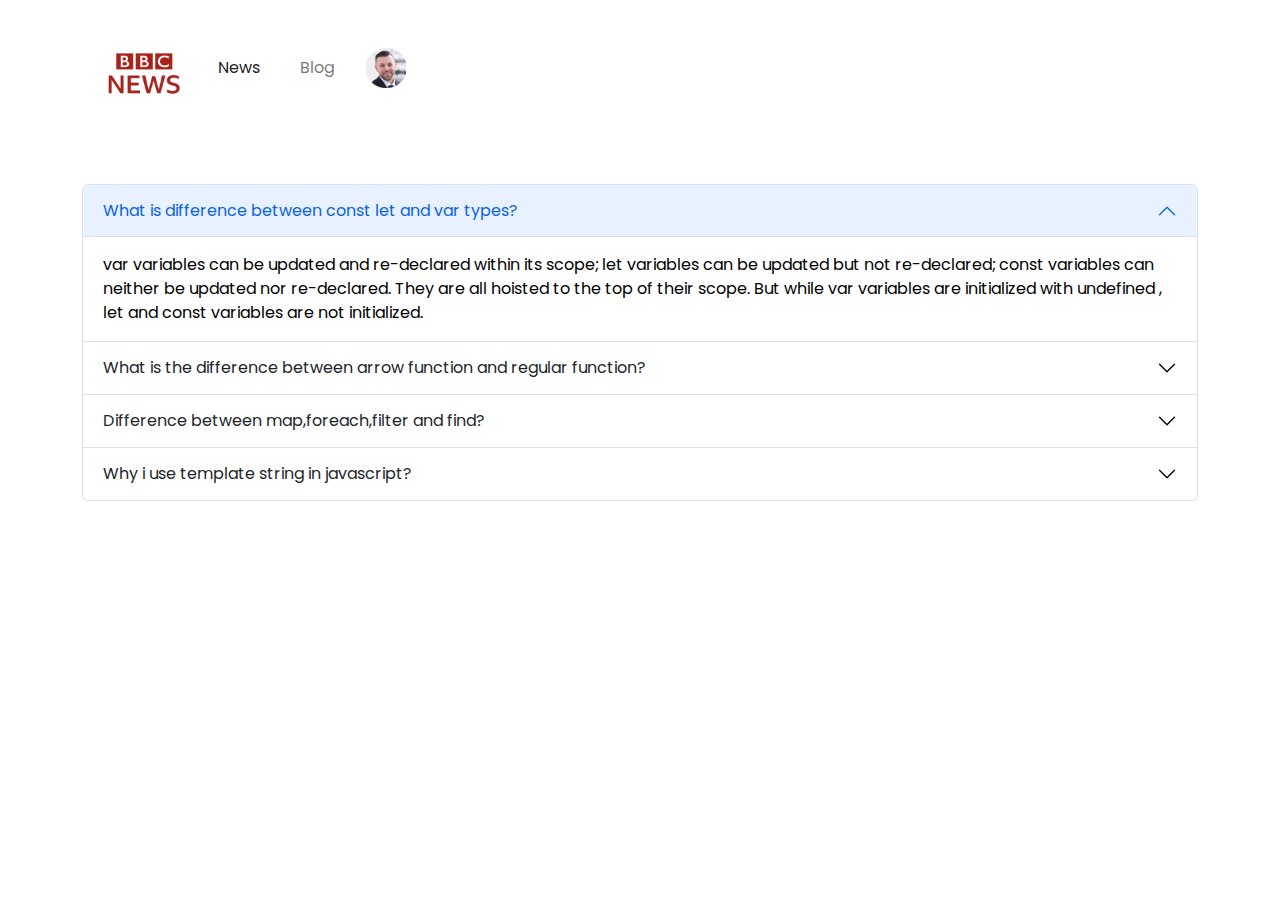
==== blog.html @ ca2c0e84 "Blog Added" ====
<!doctype html>
<html lang="en">

<head>
    <meta charset="UTF-8">
    <meta http-equiv="X-UA-Compatible" content="IE=edge">
    <meta name="viewport" content="width=device-width, initial-scale=1.0">
    <!-- Favicon -->
    <link rel="icon" type="image/x-icon" href="img/fav icon.png">
    <!-- Title -->
    <title>BBC News</title>
   
    <!-- Css -->
    <link rel="stylesheet" href="CSS/style.css">
     <!-- Bootstrap -->
     <link rel="stylesheet" href="CSS/bootstrap.min.css">
    <!-- Font -->
    <link rel="preconnect" href="https://fonts.googleapis.com">
    <link rel="preconnect" href="https://fonts.gstatic.com" crossorigin>
    <link href="https://fonts.googleapis.com/css2?family=Poppins:wght@400;500&display=swap" rel="stylesheet">
    <!-- Font Awesome -->
    <link rel="stylesheet" href="https://cdnjs.cloudflare.com/ajax/libs/font-awesome/6.2.0/css/all.min.css"
        integrity="sha512-xh6O/CkQoPOWDdYTDqeRdPCVd1SpvCA9XXcUnZS2FmJNp1coAFzvtCN9BmamE+4aHK8yyUHUSCcJHgXloTyT2A=="
        crossorigin="anonymous" referrerpolicy="no-referrer" />
</head>

<body class="container">
    <section>
            <nav class="navbar navbar-expand-lg">
                <div class="container">
                    <a class="navbar-brand" href="index.html">
                        <img class="logo-img" src="Images/bbc-logo.jpg" alt="">
                    </a>
                    <button class="navbar-toggler" type="button" data-bs-toggle="collapse"
                        data-bs-target="#navbarSupportedContent" aria-controls="navbarSupportedContent"
                        aria-expanded="false" aria-label="Toggle navigation">
                        <span class="navbar-toggler-icon"></span>
                    </button>
                    <div class="collapse navbar-collapse" id="navbarSupportedContent">
                        <ul class="navbar-nav me-auto mb-lg-0">
                            <li class="nav-hover nav-item">
                                <a class="nav-link active" aria-current="page" href="index.html">News</a>
                            </li>
                            <li class="nav-hover nav-item mx-4">
                                <a class="nav-link" href="blog.html">Blog</a>
                            </li>
                            <li class="nav-item">
                                <a href=""><img class="profile-img" src="Images/profile.png" alt=""></a>
                            </li>
                        </ul>
                    </div>
                </div>
            </nav>
        </section>
    <div class="accordion mt-5" id="accordionExample">
        <div class="accordion-item">
            <h2 class="accordion-header" id="headingOne">
                <button class="accordion-button" type="button" data-bs-toggle="collapse" data-bs-target="#collapseOne"
                    aria-expanded="true" aria-controls="collapseOne">
                    What is difference between const let and var types?
                </button>
            </h2>
            <div id="collapseOne" class="accordion-collapse collapse show" aria-labelledby="headingOne"
                data-bs-parent="#accordionExample">
                <div class="accordion-body">
                    var variables can be updated and re-declared within its scope; let variables can be updated but not
                    re-declared; const variables can neither be updated nor re-declared. They are all hoisted to the top
                    of their scope. But while var variables are initialized with undefined , let and const variables are
                    not initialized. <br>
                    
                </div>
            </div>
        </div>
        <div class="accordion-item">
            <h2 class="accordion-header" id="headingTwo">
                <button class="accordion-button collapsed" type="button" data-bs-toggle="collapse"
                    data-bs-target="#collapseTwo" aria-expanded="false" aria-controls="collapseTwo">
                    What is the difference between arrow function and regular function?
                </button>
            </h2>
            <div id="collapseTwo" class="accordion-collapse collapse" aria-labelledby="headingTwo"
                data-bs-parent="#accordionExample">
                <div class="accordion-body">
                    Unlike regular functions, arrow functions do not have their own this . The value of this inside an
                    arrow function remains the same throughout the lifecycle of the function and is always bound to the
                    value of this in the closest non-arrow parent function. <br>
                   
                </div>
            </div>
        </div>
        <div class="accordion-item">
            <h2 class="accordion-header" id="headingThree">
                <button class="accordion-button collapsed" type="button" data-bs-toggle="collapse"
                    data-bs-target="#collapseThree" aria-expanded="false" aria-controls="collapseThree">
                    Difference between map,foreach,filter and find?
                </button>
            </h2>
            <div id="collapseThree" class="accordion-collapse collapse" aria-labelledby="headingThree"
                data-bs-parent="#accordionExample">
                <div class="accordion-body">
                    The forEach() method does not create a new array based on the given array. The map() method creates
                    an entirely new array. The forEach() method returns “undefined“. The map() method returns the newly
                    created array according to the provided callback function. and The filter() method is used to
                    filters all the elements and returns the element that matches and the element that do not match are
                    removed. The only difference is the filter() method search through all the elements while find()
                    method search through all the child elements only. <br>
                   
                </div>
            </div>
        </div>
        <div class="accordion-item">
            <h2 class="accordion-header" id="headingFour">
                <button class="accordion-button collapsed" type="button" data-bs-toggle="collapse"
                    data-bs-target="#collapseFour" aria-expanded="false" aria-controls="collapseFour">
                    Why i use template string in javascript?
                </button>
            </h2>
            <div id="collapseFour" class="accordion-collapse collapse" aria-labelledby="headingFour"
                data-bs-parent="#accordionExample">
                <div class="accordion-body">
                    Template strings are a powerful feature of modern JavaScript released in ES6. It lets us
                    insert/interpolate variables and expressions into strings without needing to concatenate like in
                    older versions of JavaScript. It allows us to create strings that are complex and contain dynamic
                    elements. <br>
                    
                </div> 
            </div>
        </div>
    </div>


    <!-- Bootstrap  -->
    <script src="CSS/bootstrap.bundle.min.js"></script>

</body>

</html>
---- CSS/style.css ----
body{
    background-color: #faf8f8;
}
.profile-img{
    width: 40px;
}
.logo-img{
    width: 100px;
    margin-top: 10px;
}
.custom-bg{
    background-color: crimson;
    color: #fff;
}
.bg-custom-outline{
    border: 2px solid crimson;
    color: crimson;
}
.card-title{
    cursor: pointer;
}
/* Scroll ul */
.scrollmenu {
  overflow: auto;
  white-space: nowrap;
}

.scrollmenu a {
  display: inline-block;
  color: #000;
  text-align: center;
  text-decoration: none;
  padding: 5px 10px;
  font-weight: bold;
  margin-right: 5px;
}


.author-profile-img{
    width: 40px;
    border-radius: 50%;
}
.author-name{
    font-size: 15px;
}
.publish-date{
    margin-top: -20px;
    font-size: 15px;
}
.sort-btn{
    margin-left: 20px;
    margin-top: -8px;
}
.trending-btn{
    margin-top: -8px;
}
.nav-hover:hover{
    background-color: crimson;
    border-radius: 10px;
}
footer{
    height: 100px;
    margin-top: 50px;
}
footer p{
    padding-top: 30px;
}
.read-more{
    text-decoration: none;
}

.navbar-collapse {
	flex-basis: 100%;
	flex-grow: 0;
	align-items: center;
}



























/* Extra small devices (phones, 500px and down) */
@media only screen and (max-width: 500px) {
    .mobile-view{
        flex-direction: column;
        align-items: center;
    }
    .blog-click-icon i{
    color: red;
    margin-top: 30px;
}
.btn-flex {
	display: flex !important;
	flex-direction: column;
	justify-content: center;
	align-items: center;
	padding-top: 20px;
}
}
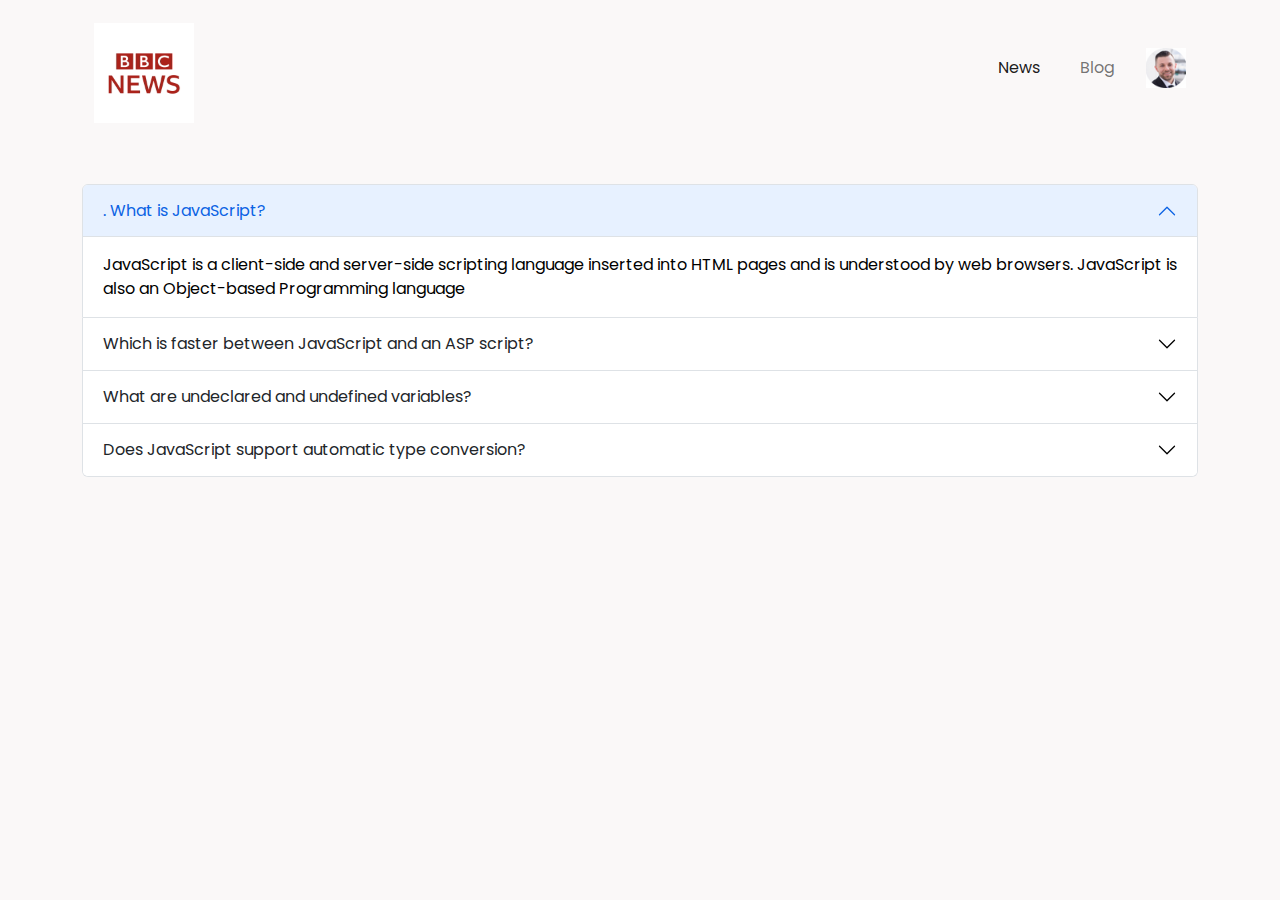
==== commit 449326af: "favicon added" ====
--- a/blog.html
+++ b/blog.html
@@ -6,14 +6,13 @@
     <meta http-equiv="X-UA-Compatible" content="IE=edge">
     <meta name="viewport" content="width=device-width, initial-scale=1.0">
     <!-- Favicon -->
-    <link rel="icon" type="image/x-icon" href="img/fav icon.png">
+    <link rel="icon" type="image/x-icon" href="Images/bbc_news-favicon.png">
     <!-- Title -->
     <title>BBC News</title>
-   
+    <!-- Bootstrap -->
+    <link rel="stylesheet" href="CSS/bootstrap.min.css">
     <!-- Css -->
     <link rel="stylesheet" href="CSS/style.css">
-     <!-- Bootstrap -->
-     <link rel="stylesheet" href="CSS/bootstrap.min.css">
     <!-- Font -->
     <link rel="preconnect" href="https://fonts.googleapis.com">
     <link rel="preconnect" href="https://fonts.gstatic.com" crossorigin>
@@ -57,17 +56,14 @@
             <h2 class="accordion-header" id="headingOne">
                 <button class="accordion-button" type="button" data-bs-toggle="collapse" data-bs-target="#collapseOne"
                     aria-expanded="true" aria-controls="collapseOne">
-                    What is difference between const let and var types?
+                    . What is JavaScript?
                 </button>
             </h2>
             <div id="collapseOne" class="accordion-collapse collapse show" aria-labelledby="headingOne"
                 data-bs-parent="#accordionExample">
                 <div class="accordion-body">
-                    var variables can be updated and re-declared within its scope; let variables can be updated but not
-                    re-declared; const variables can neither be updated nor re-declared. They are all hoisted to the top
-                    of their scope. But while var variables are initialized with undefined , let and const variables are
-                    not initialized. <br>
-                    
+                    JavaScript is a client-side and server-side scripting language inserted into HTML pages and is understood by web browsers. JavaScript is also an Object-based Programming language <br>
+                   
                 </div>
             </div>
         </div>
@@ -75,16 +71,14 @@
             <h2 class="accordion-header" id="headingTwo">
                 <button class="accordion-button collapsed" type="button" data-bs-toggle="collapse"
                     data-bs-target="#collapseTwo" aria-expanded="false" aria-controls="collapseTwo">
-                    What is the difference between arrow function and regular function?
+                    Which is faster between JavaScript and an ASP script?
                 </button>
             </h2>
             <div id="collapseTwo" class="accordion-collapse collapse" aria-labelledby="headingTwo"
                 data-bs-parent="#accordionExample">
                 <div class="accordion-body">
-                    Unlike regular functions, arrow functions do not have their own this . The value of this inside an
-                    arrow function remains the same throughout the lifecycle of the function and is always bound to the
-                    value of this in the closest non-arrow parent function. <br>
-                   
+                    JavaScript is faster. JavaScript is a client-side language,, and thus it does not need the assistance of the webserver to execute. On the other hand, ASP is a server-side language and hence is always slower than JavaScript. Javascript now is also a server-side language (nodejs). <br>
+                    
                 </div>
             </div>
         </div>
@@ -92,19 +86,16 @@
             <h2 class="accordion-header" id="headingThree">
                 <button class="accordion-button collapsed" type="button" data-bs-toggle="collapse"
                     data-bs-target="#collapseThree" aria-expanded="false" aria-controls="collapseThree">
-                    Difference between map,foreach,filter and find?
+                    What are undeclared and undefined variables?
                 </button>
             </h2>
             <div id="collapseThree" class="accordion-collapse collapse" aria-labelledby="headingThree"
                 data-bs-parent="#accordionExample">
                 <div class="accordion-body">
-                    The forEach() method does not create a new array based on the given array. The map() method creates
-                    an entirely new array. The forEach() method returns “undefined“. The map() method returns the newly
-                    created array according to the provided callback function. and The filter() method is used to
-                    filters all the elements and returns the element that matches and the element that do not match are
-                    removed. The only difference is the filter() method search through all the elements while find()
-                    method search through all the child elements only. <br>
-                   
+                    Undeclared variables are those that do not exist in a program and are not declared. If the program tries to read the value of an undeclared variable, then a runtime error is encountered.
+
+Undefined variables are those that are declared in the program but have not been given any value. If the program tries to read the value of an undefined variable, an undefined value is returned.<br>
+                    
                 </div>
             </div>
         </div>
@@ -112,16 +103,13 @@
             <h2 class="accordion-header" id="headingFour">
                 <button class="accordion-button collapsed" type="button" data-bs-toggle="collapse"
                     data-bs-target="#collapseFour" aria-expanded="false" aria-controls="collapseFour">
-                    Why i use template string in javascript?
+                    Does JavaScript support automatic type conversion?
                 </button>
             </h2>
             <div id="collapseFour" class="accordion-collapse collapse" aria-labelledby="headingFour"
                 data-bs-parent="#accordionExample">
                 <div class="accordion-body">
-                    Template strings are a powerful feature of modern JavaScript released in ES6. It lets us
-                    insert/interpolate variables and expressions into strings without needing to concatenate like in
-                    older versions of JavaScript. It allows us to create strings that are complex and contain dynamic
-                    elements. <br>
+                    Yes, JavaScript does support automatic type conversion. It is the common way of type conversion used by JavaScript developers <br>
                     
                 </div> 
             </div>
@@ -129,8 +117,8 @@
     </div>
 
 
-    <!-- Bootstrap  -->
-    <script src="CSS/bootstrap.bundle.min.js"></script>
+    <!-- Bootstrap Bundle -->
+    <script src="css/bootstrap.bundle.min.js"></script>
 
 </body>
 
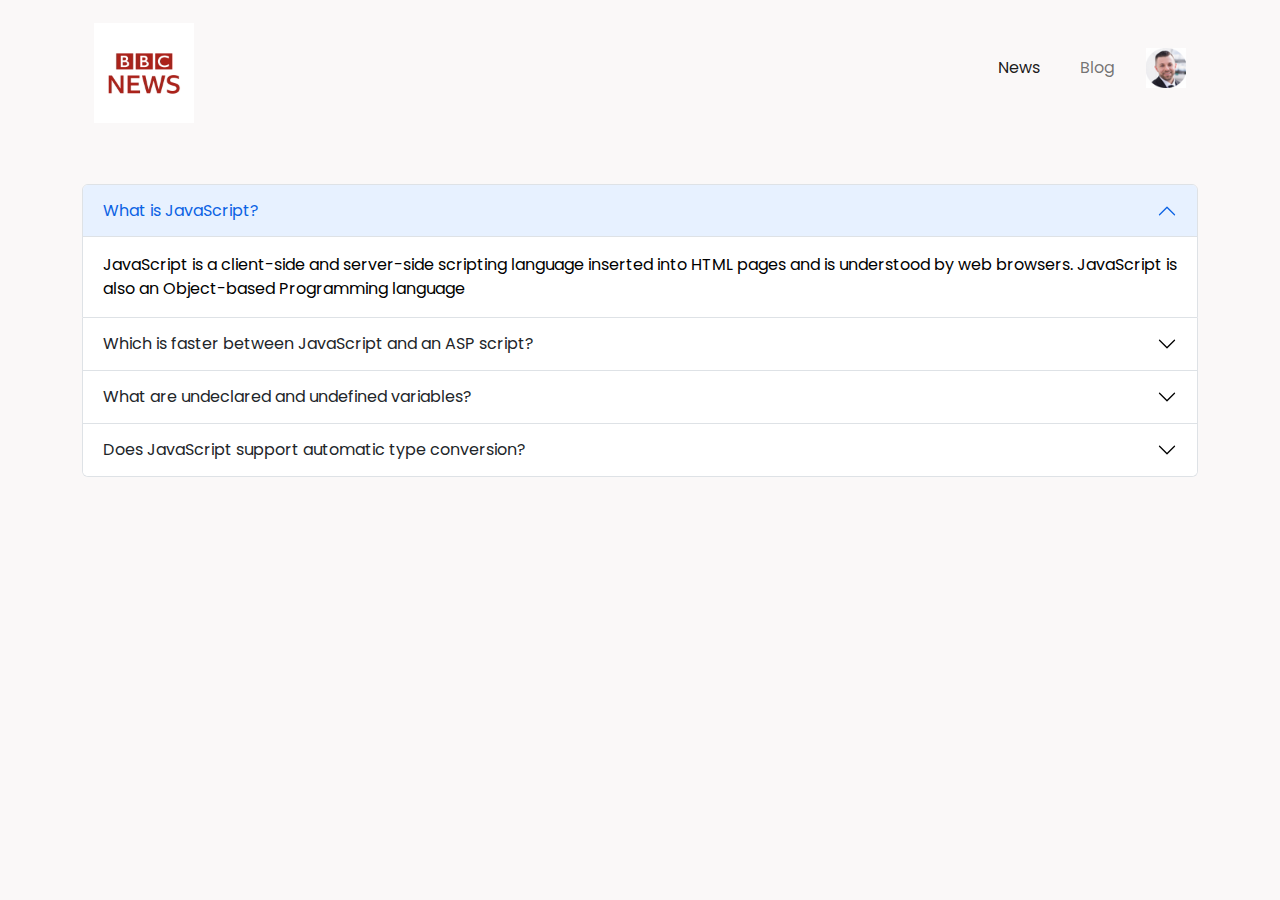
==== commit dead5561: "Edit" ====
--- a/blog.html
+++ b/blog.html
@@ -56,7 +56,7 @@
             <h2 class="accordion-header" id="headingOne">
                 <button class="accordion-button" type="button" data-bs-toggle="collapse" data-bs-target="#collapseOne"
                     aria-expanded="true" aria-controls="collapseOne">
-                    . What is JavaScript?
+                     What is JavaScript?
                 </button>
             </h2>
             <div id="collapseOne" class="accordion-collapse collapse show" aria-labelledby="headingOne"
--- a/CSS/style.css
+++ b/CSS/style.css
@@ -19,7 +19,7 @@
 .card-title{
     cursor: pointer;
 }
-/* Scroll ul */
+
 .scrollmenu {
   overflow: auto;
   white-space: nowrap;
@@ -76,31 +76,6 @@
 }
 
 
-
-
-
-
-
-
-
-
-
-
-
-
-
-
-
-
-
-
-
-
-
-
-
-
-
 /* Extra small devices (phones, 500px and down) */
 @media only screen and (max-width: 500px) {
     .mobile-view{
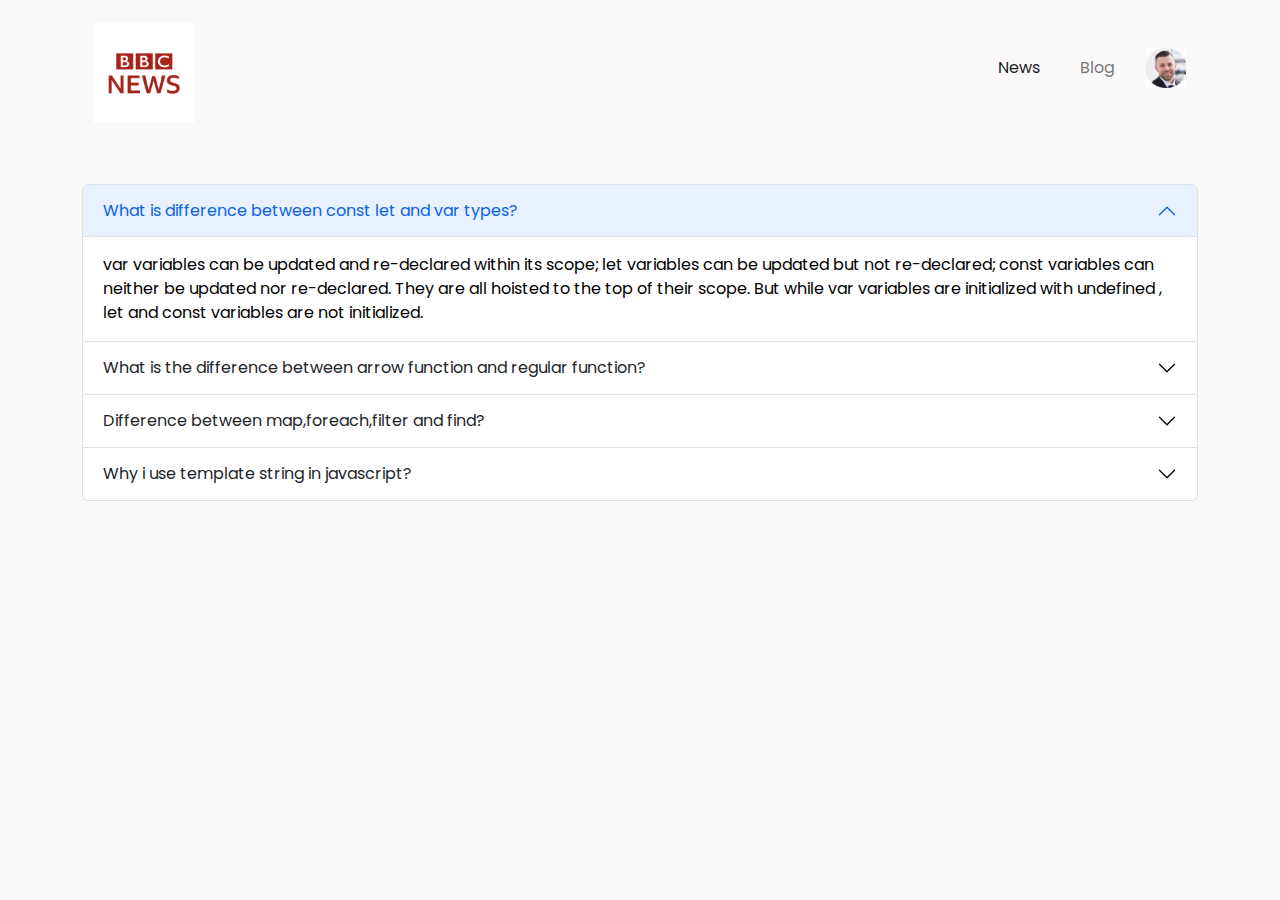
==== commit be945307: "modify" ====
--- a/blog.html
+++ b/blog.html
@@ -56,13 +56,16 @@
             <h2 class="accordion-header" id="headingOne">
                 <button class="accordion-button" type="button" data-bs-toggle="collapse" data-bs-target="#collapseOne"
                     aria-expanded="true" aria-controls="collapseOne">
-                     What is JavaScript?
+                    What is difference between const let and var types?
                 </button>
             </h2>
             <div id="collapseOne" class="accordion-collapse collapse show" aria-labelledby="headingOne"
                 data-bs-parent="#accordionExample">
                 <div class="accordion-body">
-                    JavaScript is a client-side and server-side scripting language inserted into HTML pages and is understood by web browsers. JavaScript is also an Object-based Programming language <br>
+                    var variables can be updated and re-declared within its scope; let variables can be updated but not
+                    re-declared; const variables can neither be updated nor re-declared. They are all hoisted to the top
+                    of their scope. But while var variables are initialized with undefined , let and const variables are
+                    not initialized.  <br>
                    
                 </div>
             </div>
@@ -71,13 +74,13 @@
             <h2 class="accordion-header" id="headingTwo">
                 <button class="accordion-button collapsed" type="button" data-bs-toggle="collapse"
                     data-bs-target="#collapseTwo" aria-expanded="false" aria-controls="collapseTwo">
-                    Which is faster between JavaScript and an ASP script?
+                    What is the difference between arrow function and regular function?
                 </button>
             </h2>
             <div id="collapseTwo" class="accordion-collapse collapse" aria-labelledby="headingTwo"
                 data-bs-parent="#accordionExample">
                 <div class="accordion-body">
-                    JavaScript is faster. JavaScript is a client-side language,, and thus it does not need the assistance of the webserver to execute. On the other hand, ASP is a server-side language and hence is always slower than JavaScript. Javascript now is also a server-side language (nodejs). <br>
+                    Regular functions created using function declarations or expressions are constructible and callable. Since regular functions are constructible, they can be called using the new keyword. However, the arrow functions are only callable and not constructible, i.e arrow functions can never be used as constructor functions. <br>
                     
                 </div>
             </div>
@@ -86,15 +89,13 @@
             <h2 class="accordion-header" id="headingThree">
                 <button class="accordion-button collapsed" type="button" data-bs-toggle="collapse"
                     data-bs-target="#collapseThree" aria-expanded="false" aria-controls="collapseThree">
-                    What are undeclared and undefined variables?
+                    Difference between map,foreach,filter and find?
                 </button>
             </h2>
             <div id="collapseThree" class="accordion-collapse collapse" aria-labelledby="headingThree"
                 data-bs-parent="#accordionExample">
                 <div class="accordion-body">
-                    Undeclared variables are those that do not exist in a program and are not declared. If the program tries to read the value of an undeclared variable, then a runtime error is encountered.
-
-Undefined variables are those that are declared in the program but have not been given any value. If the program tries to read the value of an undefined variable, an undefined value is returned.<br>
+                    The main difference between forEach and filter is that forEach just loop over the array and executes the callback but filter executes the callback and check its return value. If the value is true element remains in the resulting array but if the return value is false the element will be removed for the resulting array.<br>
                     
                 </div>
             </div>
@@ -103,13 +104,13 @@
             <h2 class="accordion-header" id="headingFour">
                 <button class="accordion-button collapsed" type="button" data-bs-toggle="collapse"
                     data-bs-target="#collapseFour" aria-expanded="false" aria-controls="collapseFour">
-                    Does JavaScript support automatic type conversion?
+                    Why i use template string in javascript?
                 </button>
             </h2>
             <div id="collapseFour" class="accordion-collapse collapse" aria-labelledby="headingFour"
                 data-bs-parent="#accordionExample">
                 <div class="accordion-body">
-                    Yes, JavaScript does support automatic type conversion. It is the common way of type conversion used by JavaScript developers <br>
+                    Template strings are a powerful feature of modern JavaScript released in ES6. It lets us insert/interpolate variables and expressions into strings without needing to concatenate like in older versions of JavaScript. It allows us to create strings that are complex and contain dynamic elements <br>
                     
                 </div> 
             </div>
--- a/CSS/style.css
+++ b/CSS/style.css
@@ -67,6 +67,7 @@
 }
 .read-more{
     text-decoration: none;
+    color: rgb(245, 245, 245);
 }
 
 .navbar-collapse {
@@ -83,7 +84,7 @@
         align-items: center;
     }
     .blog-click-icon i{
-    color: red;
+    color: rgb(255, 255, 255);
     margin-top: 30px;
 }
 .btn-flex {
